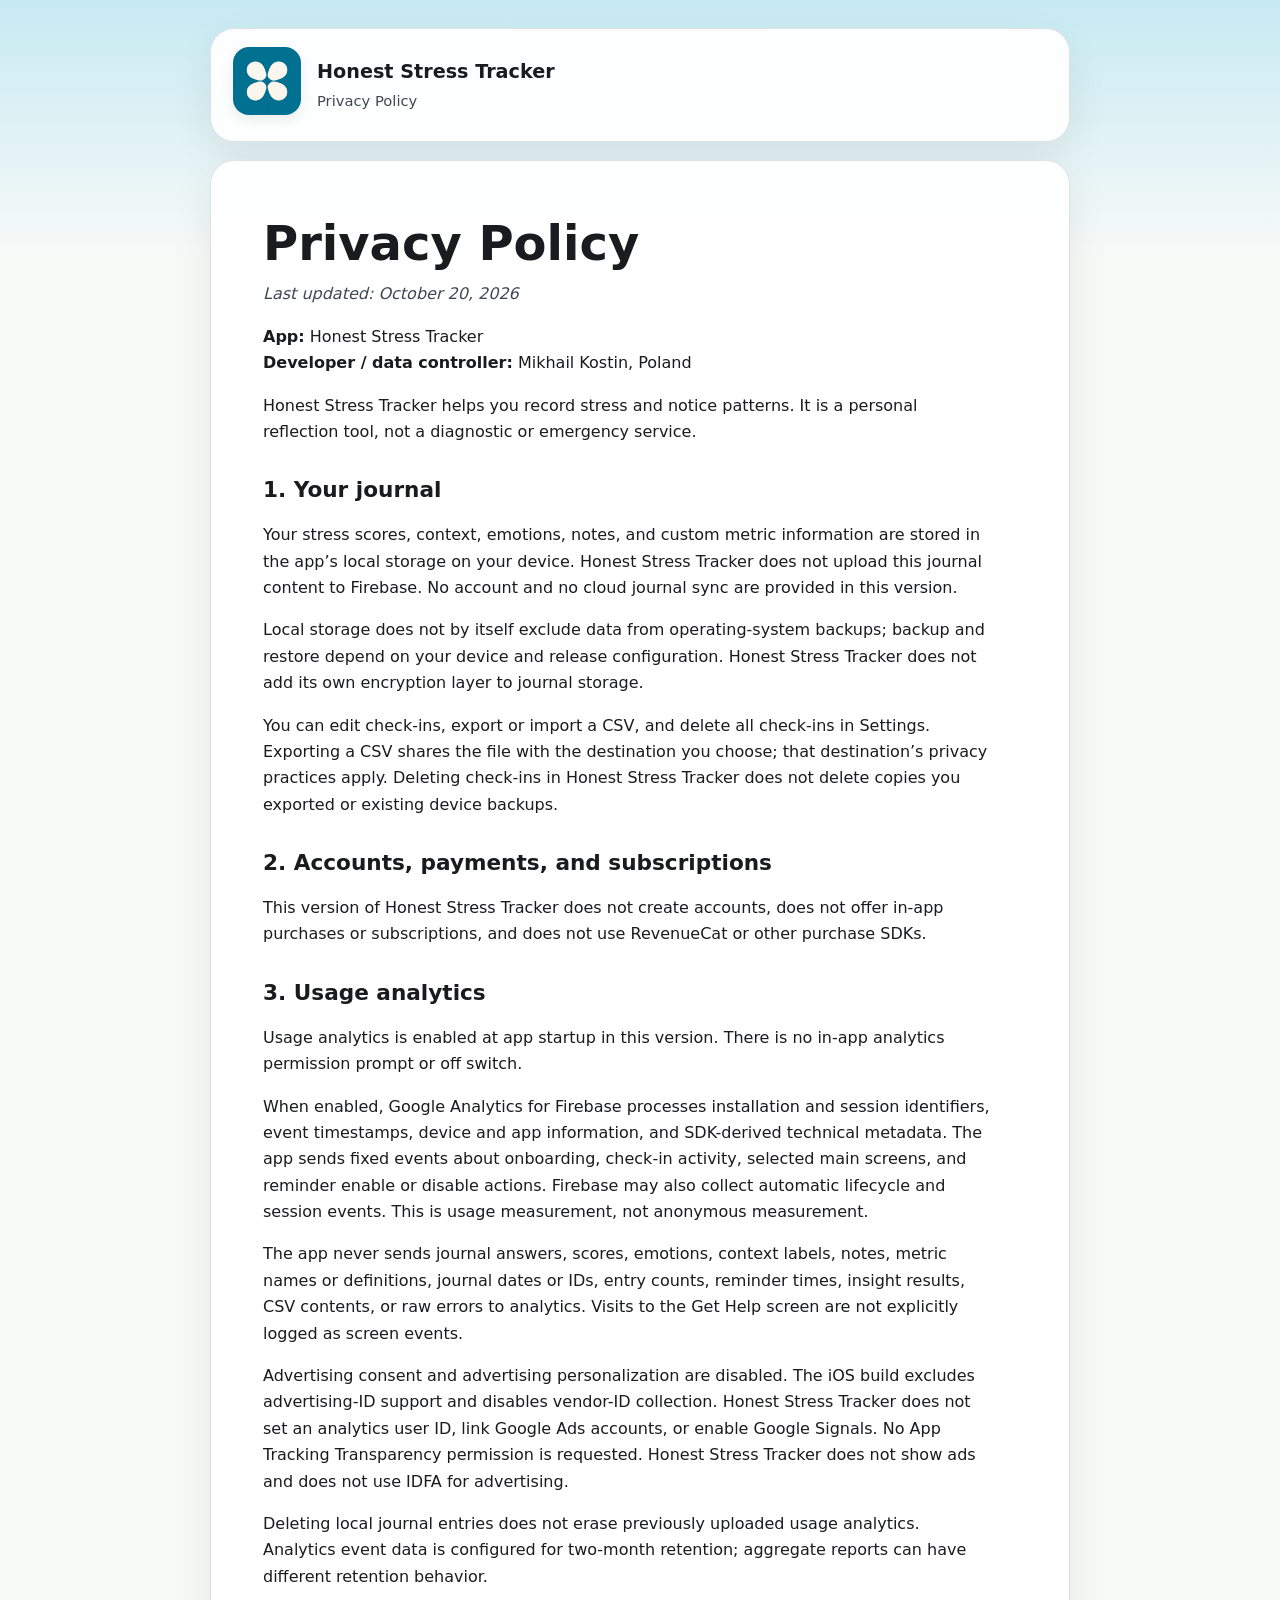
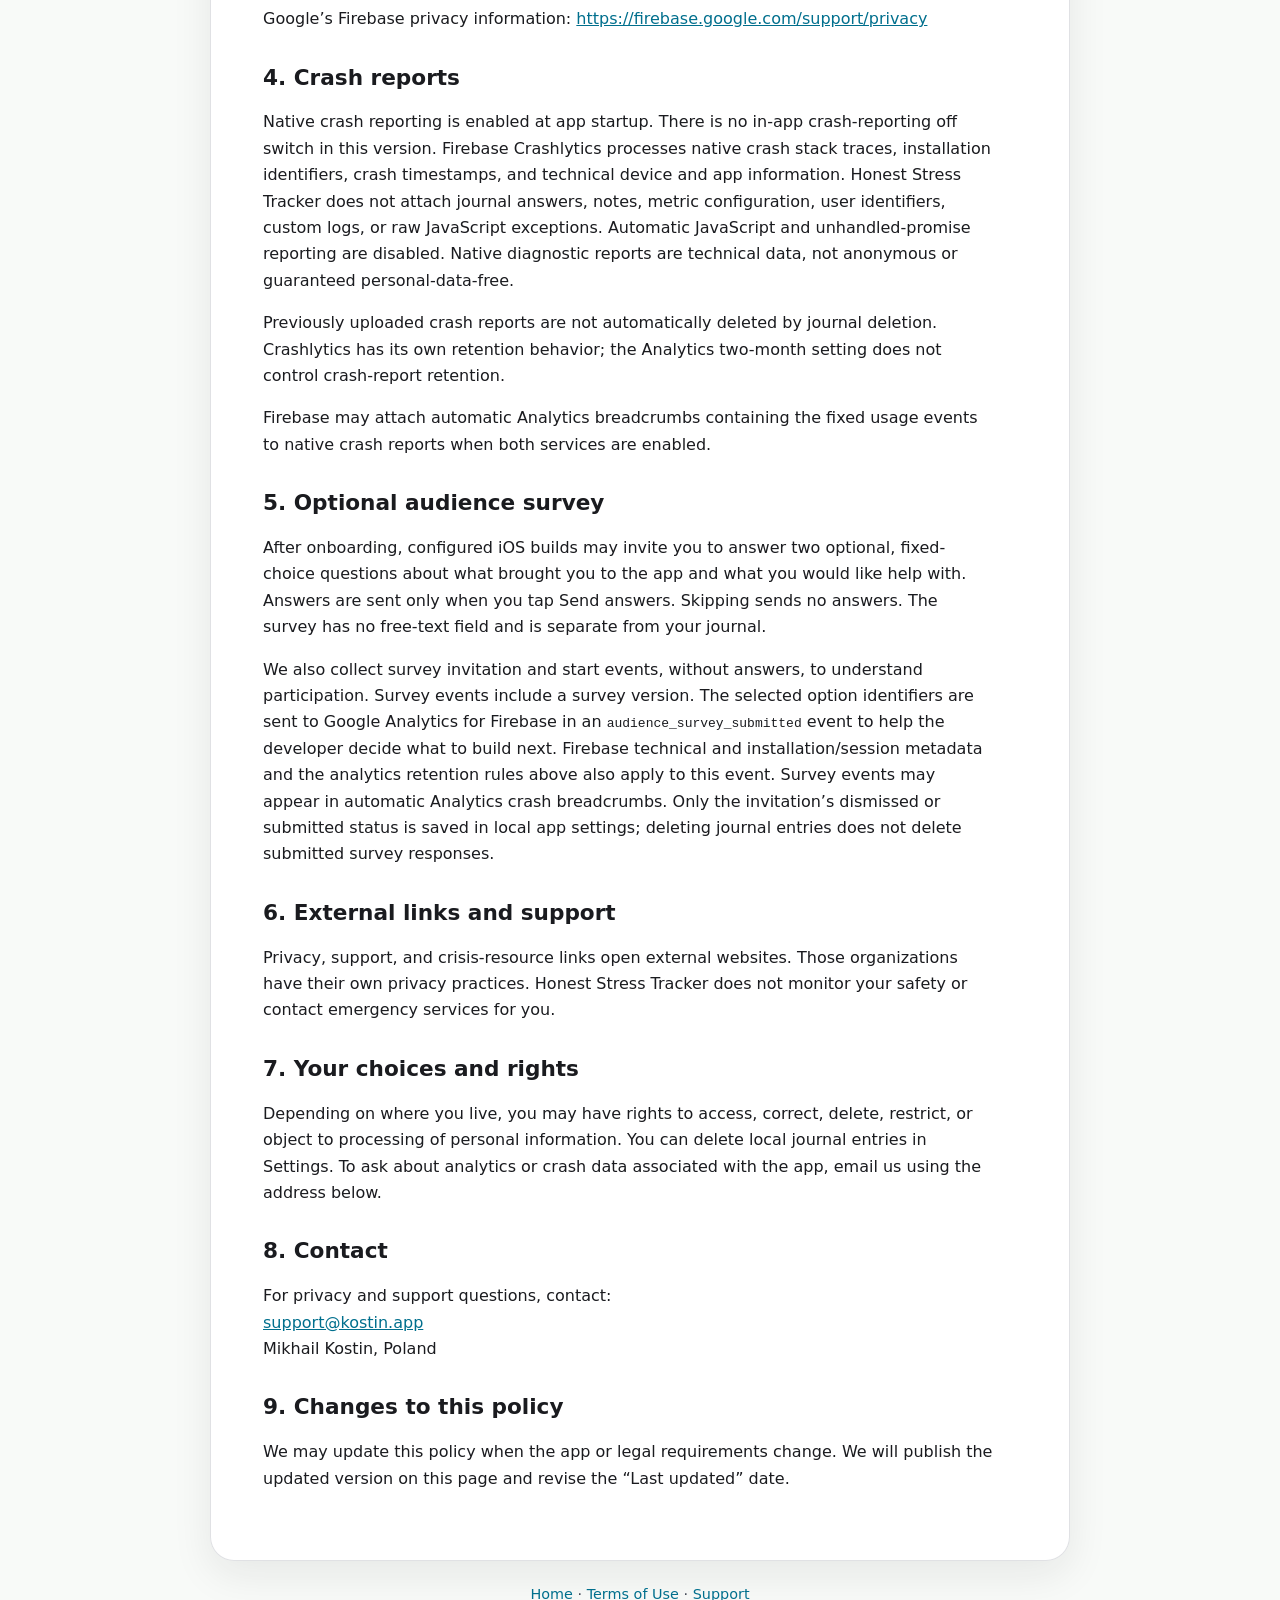
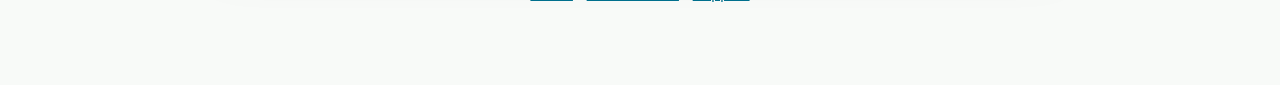
==== privacy-policy.html @ 7f4ad1bf "Initial commit" ====
<!doctype html>
<html lang="en">
<head>
  <meta charset="utf-8">
  <meta name="viewport" content="width=device-width, initial-scale=1">
  <meta name="description" content="Privacy Policy for Honest Stress Tracker.">
  <title>Privacy Policy — Honest Stress Tracker</title>
  <link rel="icon" type="image/png" href="img/favicon.png">
  <link rel="apple-touch-icon" href="img/icon.png">
  <link rel="stylesheet" href="css/styles.css">
</head>
<body>
  <div class="page">
    <header class="site-header">
      <a href="index.html"><img class="app-icon" src="img/icon.png" alt="Honest Stress Tracker app icon"></a>
      <div class="brand"><strong>Honest Stress Tracker</strong><span>Privacy Policy</span></div>
    </header>
    <main>
      <h1>Privacy Policy</h1>
      <p class="muted"><em>Last updated: October 20, 2026</em></p>
      <p><strong>App:</strong> Honest Stress Tracker<br><strong>Developer / data controller:</strong> Mikhail Kostin, Poland</p>
      <p>Honest Stress Tracker helps you record stress and notice patterns. It is a personal reflection tool, not a diagnostic or emergency service.</p>

      <h2>1. Your journal</h2>
      <p>Your stress scores, context, emotions, notes, and custom metric information are stored in the app’s local storage on your device. Honest Stress Tracker does not upload this journal content to Firebase. No account and no cloud journal sync are provided in this version.</p>
      <p>Local storage does not by itself exclude data from operating-system backups; backup and restore depend on your device and release configuration. Honest Stress Tracker does not add its own encryption layer to journal storage.</p>
      <p>You can edit check-ins, export or import a CSV, and delete all check-ins in Settings. Exporting a CSV shares the file with the destination you choose; that destination’s privacy practices apply. Deleting check-ins in Honest Stress Tracker does not delete copies you exported or existing device backups.</p>

      <h2>2. Accounts, payments, and subscriptions</h2>
      <p>This version of Honest Stress Tracker does not create accounts, does not offer in-app purchases or subscriptions, and does not use RevenueCat or other purchase SDKs.</p>

      <h2>3. Usage analytics</h2>
      <p>Usage analytics is enabled at app startup in this version. There is no in-app analytics permission prompt or off switch.</p>
      <p>When enabled, Google Analytics for Firebase processes installation and session identifiers, event timestamps, device and app information, and SDK-derived technical metadata. The app sends fixed events about onboarding, check-in activity, selected main screens, and reminder enable or disable actions. Firebase may also collect automatic lifecycle and session events. This is usage measurement, not anonymous measurement.</p>
      <p>The app never sends journal answers, scores, emotions, context labels, notes, metric names or definitions, journal dates or IDs, entry counts, reminder times, insight results, CSV contents, or raw errors to analytics. Visits to the Get Help screen are not explicitly logged as screen events.</p>
      <p>Advertising consent and advertising personalization are disabled. The iOS build excludes advertising-ID support and disables vendor-ID collection. Honest Stress Tracker does not set an analytics user ID, link Google Ads accounts, or enable Google Signals. No App Tracking Transparency permission is requested. Honest Stress Tracker does not show ads and does not use IDFA for advertising.</p>
      <p>Deleting local journal entries does not erase previously uploaded usage analytics. Analytics event data is configured for two-month retention; aggregate reports can have different retention behavior.</p>
      <p>Google’s Firebase privacy information: <a href="https://firebase.google.com/support/privacy" target="_blank" rel="noopener noreferrer">https://firebase.google.com/support/privacy</a></p>

      <h2>4. Crash reports</h2>
      <p>Native crash reporting is enabled at app startup. There is no in-app crash-reporting off switch in this version. Firebase Crashlytics processes native crash stack traces, installation identifiers, crash timestamps, and technical device and app information. Honest Stress Tracker does not attach journal answers, notes, metric configuration, user identifiers, custom logs, or raw JavaScript exceptions. Automatic JavaScript and unhandled-promise reporting are disabled. Native diagnostic reports are technical data, not anonymous or guaranteed personal-data-free.</p>
      <p>Previously uploaded crash reports are not automatically deleted by journal deletion. Crashlytics has its own retention behavior; the Analytics two-month setting does not control crash-report retention.</p>
      <p>Firebase may attach automatic Analytics breadcrumbs containing the fixed usage events to native crash reports when both services are enabled.</p>

      <h2>5. Optional audience survey</h2>
      <p>After onboarding, configured iOS builds may invite you to answer two optional, fixed-choice questions about what brought you to the app and what you would like help with. Answers are sent only when you tap Send answers. Skipping sends no answers. The survey has no free-text field and is separate from your journal.</p>
      <p>We also collect survey invitation and start events, without answers, to understand participation. Survey events include a survey version. The selected option identifiers are sent to Google Analytics for Firebase in an <code>audience_survey_submitted</code> event to help the developer decide what to build next. Firebase technical and installation/session metadata and the analytics retention rules above also apply to this event. Survey events may appear in automatic Analytics crash breadcrumbs. Only the invitation’s dismissed or submitted status is saved in local app settings; deleting journal entries does not delete submitted survey responses.</p>

      <h2>6. External links and support</h2>
      <p>Privacy, support, and crisis-resource links open external websites. Those organizations have their own privacy practices. Honest Stress Tracker does not monitor your safety or contact emergency services for you.</p>

      <h2>7. Your choices and rights</h2>
      <p>Depending on where you live, you may have rights to access, correct, delete, restrict, or object to processing of personal information. You can delete local journal entries in Settings. To ask about analytics or crash data associated with the app, email us using the address below.</p>

      <h2>8. Contact</h2>
      <p>For privacy and support questions, contact:<br><a href="mailto:support@kostin.app">support@kostin.app</a><br>Mikhail Kostin, Poland</p>

      <h2>9. Changes to this policy</h2>
      <p>We may update this policy when the app or legal requirements change. We will publish the updated version on this page and revise the “Last updated” date.</p>
    </main>
    <footer><a href="index.html">Home</a> · <a href="terms-of-use.html">Terms of Use</a> · <a href="support.html">Support</a></footer>
  </div>
</body>
</html>
---- css/styles.css ----
:root {
  color-scheme: light;
  --background: #f8faf8;
  --surface: #ffffff;
  --text: #1a1b1f;
  --muted: #414755;
  --accent: #006f8d;
  --accent-soft: #c7eaf3;
  --border: rgba(113, 119, 134, 0.22);
  --shadow: rgba(26, 27, 31, 0.08);
}

* { box-sizing: border-box; }

body {
  margin: 0;
  min-height: 100vh;
  min-height: 100dvh;
  background: linear-gradient(180deg, #c7eaf3 0, var(--background) 260px);
  background-repeat: no-repeat;
  color: var(--text);
  font-family: system-ui, -apple-system, BlinkMacSystemFont, "Segoe UI", sans-serif;
  line-height: 1.65;
}

.page {
  width: min(860px, calc(100% - 32px));
  margin: 28px auto 56px;
}

.site-header,
main {
  background: color-mix(in srgb, var(--surface) 94%, transparent);
  border: 1px solid var(--border);
  border-radius: 24px;
  box-shadow: 0 14px 40px var(--shadow);
}

.site-header {
  display: flex;
  align-items: center;
  gap: 16px;
  padding: 18px 22px;
  margin-bottom: 18px;
}

.app-icon {
  width: 68px;
  height: 68px;
  border-radius: 16px;
  box-shadow: 0 5px 14px var(--shadow);
}

.brand { flex: 1; min-width: 0; overflow-wrap: anywhere; }
.brand strong { display: block; font-size: 1.2rem; }
.brand span { color: var(--muted); font-size: 0.92rem; }

.locale-selector { flex: 0 0 auto; }
.locale-selector select {
  width: 180px;
  max-width: 100%;
  padding: 9px 12px;
  border: 1px solid var(--border);
  border-radius: 12px;
  background: var(--accent-soft);
  color: var(--text);
  font: inherit;
  font-weight: 700;
  cursor: pointer;
}

.locale-selector select:focus-visible {
  outline: 3px solid color-mix(in srgb, var(--accent) 35%, transparent);
  outline-offset: 2px;
}

main { padding: clamp(24px, 5vw, 52px); }
h1, h2 { line-height: 1.25; }
h1 { margin: 0 0 8px; font-size: clamp(2rem, 6vw, 3rem); overflow-wrap: anywhere; }
h2 { margin-top: 2rem; font-size: 1.35rem; }
p, li { max-width: 72ch; }
ul { padding-left: 1.35rem; }
.muted { color: var(--muted); margin-top: 0; }
a { color: var(--accent); }

.document-list {
  display: grid;
  grid-template-columns: repeat(auto-fit, minmax(210px, 1fr));
  gap: 14px;
  padding: 0;
  list-style: none;
}

.document-list a {
  display: block;
  height: 100%;
  padding: 18px;
  background: var(--accent-soft);
  border-radius: 16px;
  font-weight: 750;
  text-decoration: none;
}

footer {
  padding: 22px 8px;
  color: var(--muted);
  font-size: 0.9rem;
  text-align: center;
}

@media (max-width: 560px) {
  .page { width: min(calc(100% - 20px), 860px); margin-top: 10px; }
  .site-header { align-items: flex-start; flex-wrap: wrap; border-radius: 18px; }
  .app-icon { width: 56px; height: 56px; border-radius: 13px; }
  .locale-selector { width: 100%; }
  .locale-selector select { width: 100%; }
  main { border-radius: 18px; }
  h1 { font-size: 1.85rem; }
}
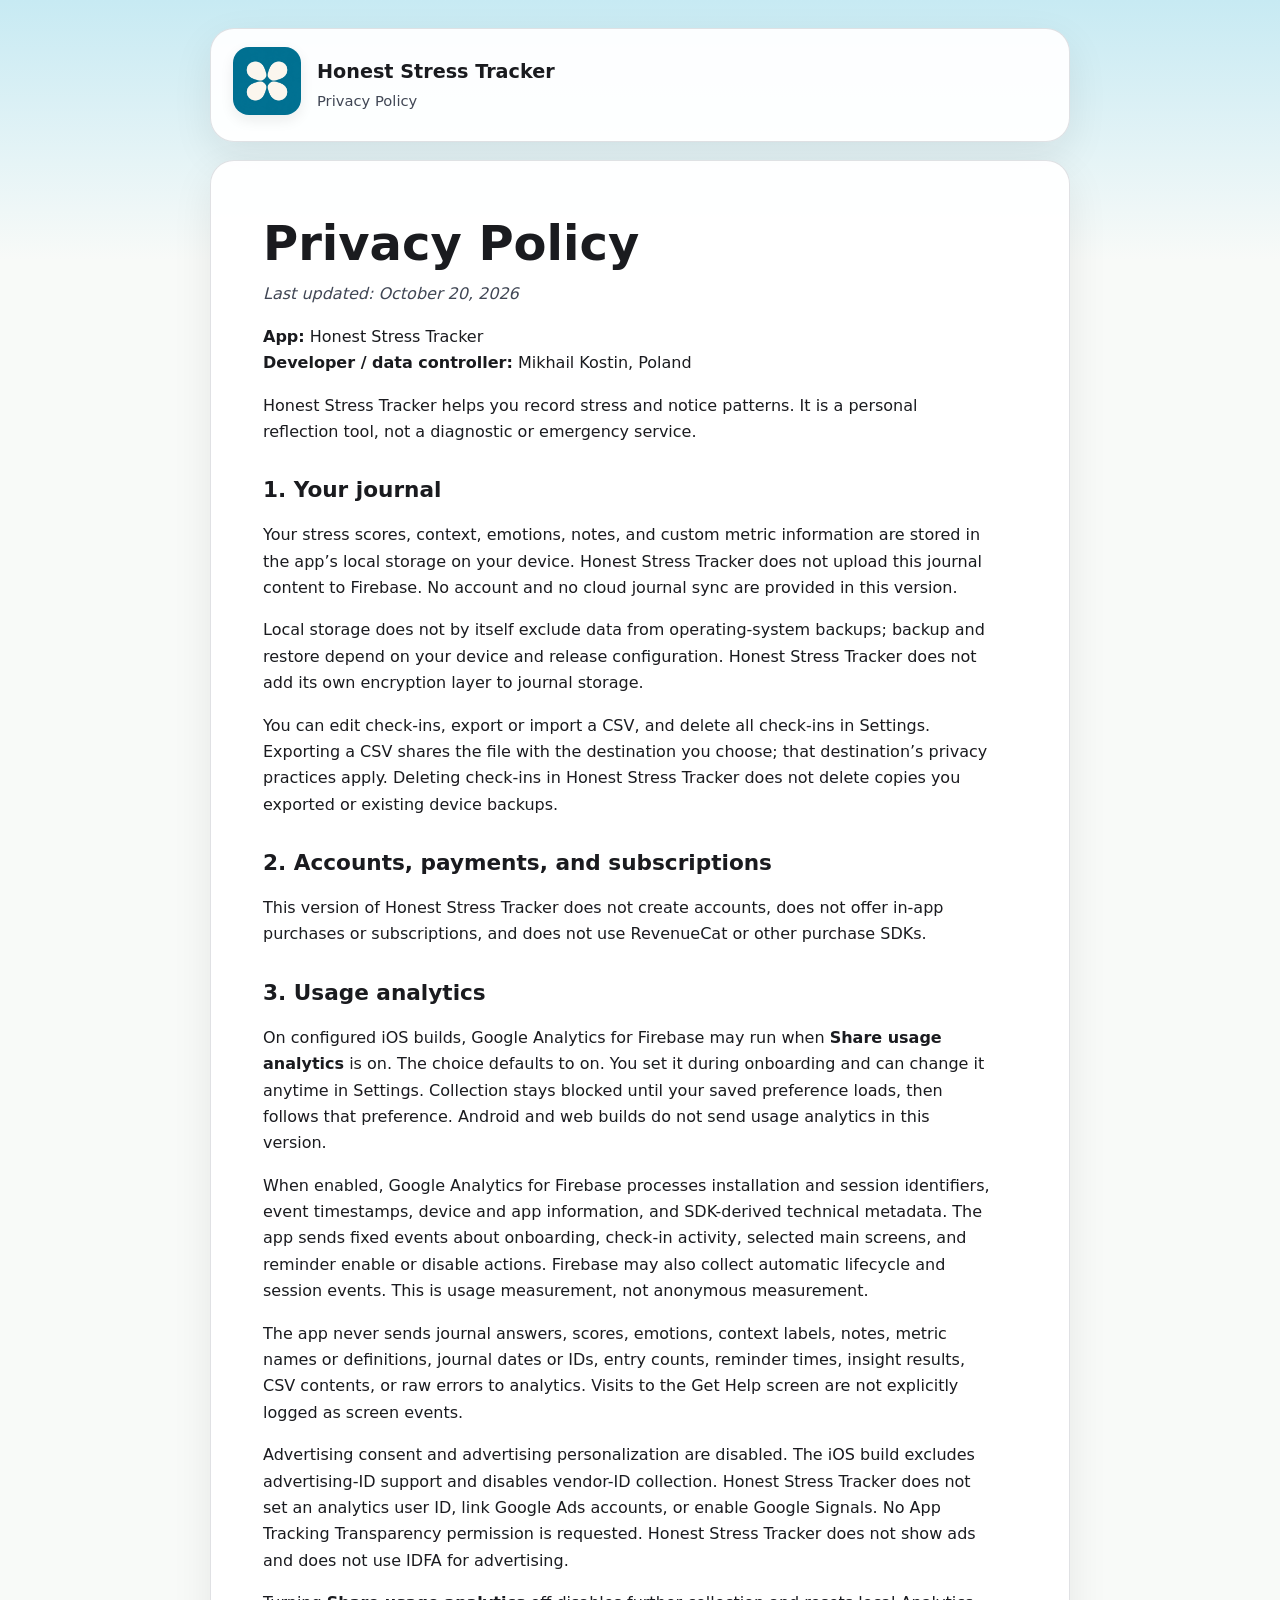
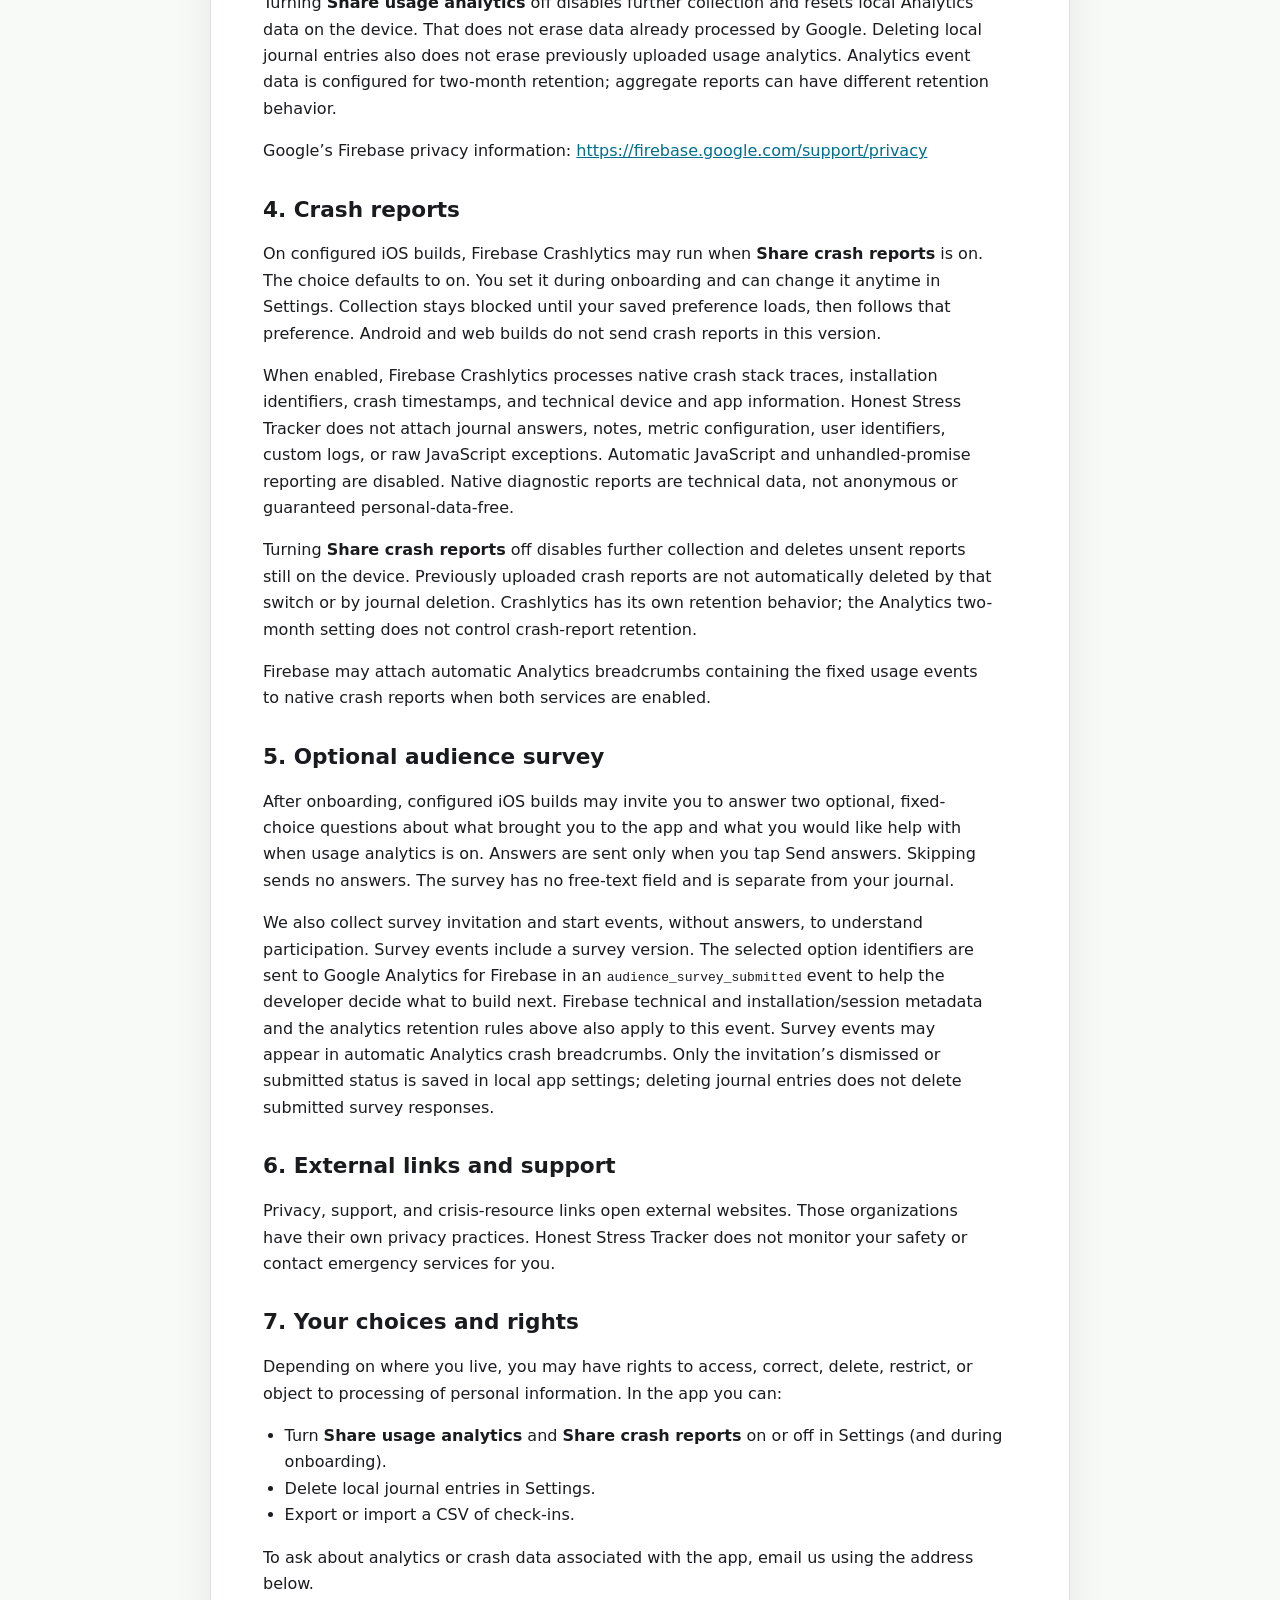
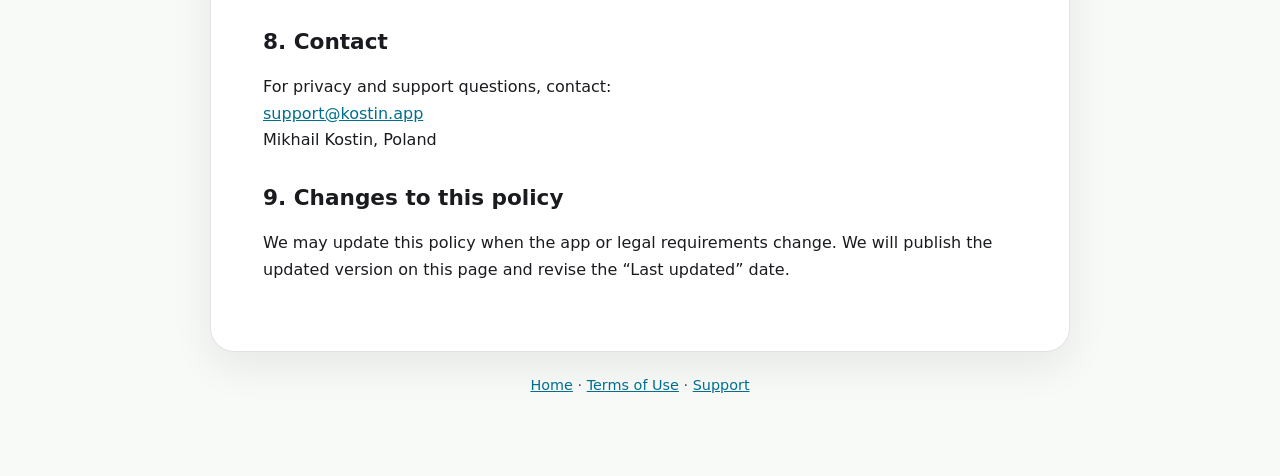
==== commit 63d589fc: "Update docs" ====
--- a/privacy-policy.html
+++ b/privacy-policy.html
@@ -30,27 +30,34 @@
       <p>This version of Honest Stress Tracker does not create accounts, does not offer in-app purchases or subscriptions, and does not use RevenueCat or other purchase SDKs.</p>
 
       <h2>3. Usage analytics</h2>
-      <p>Usage analytics is enabled at app startup in this version. There is no in-app analytics permission prompt or off switch.</p>
+      <p>On configured iOS builds, Google Analytics for Firebase may run when <strong>Share usage analytics</strong> is on. The choice defaults to on. You set it during onboarding and can change it anytime in Settings. Collection stays blocked until your saved preference loads, then follows that preference. Android and web builds do not send usage analytics in this version.</p>
       <p>When enabled, Google Analytics for Firebase processes installation and session identifiers, event timestamps, device and app information, and SDK-derived technical metadata. The app sends fixed events about onboarding, check-in activity, selected main screens, and reminder enable or disable actions. Firebase may also collect automatic lifecycle and session events. This is usage measurement, not anonymous measurement.</p>
       <p>The app never sends journal answers, scores, emotions, context labels, notes, metric names or definitions, journal dates or IDs, entry counts, reminder times, insight results, CSV contents, or raw errors to analytics. Visits to the Get Help screen are not explicitly logged as screen events.</p>
       <p>Advertising consent and advertising personalization are disabled. The iOS build excludes advertising-ID support and disables vendor-ID collection. Honest Stress Tracker does not set an analytics user ID, link Google Ads accounts, or enable Google Signals. No App Tracking Transparency permission is requested. Honest Stress Tracker does not show ads and does not use IDFA for advertising.</p>
-      <p>Deleting local journal entries does not erase previously uploaded usage analytics. Analytics event data is configured for two-month retention; aggregate reports can have different retention behavior.</p>
+      <p>Turning <strong>Share usage analytics</strong> off disables further collection and resets local Analytics data on the device. That does not erase data already processed by Google. Deleting local journal entries also does not erase previously uploaded usage analytics. Analytics event data is configured for two-month retention; aggregate reports can have different retention behavior.</p>
       <p>Google’s Firebase privacy information: <a href="https://firebase.google.com/support/privacy" target="_blank" rel="noopener noreferrer">https://firebase.google.com/support/privacy</a></p>
 
       <h2>4. Crash reports</h2>
-      <p>Native crash reporting is enabled at app startup. There is no in-app crash-reporting off switch in this version. Firebase Crashlytics processes native crash stack traces, installation identifiers, crash timestamps, and technical device and app information. Honest Stress Tracker does not attach journal answers, notes, metric configuration, user identifiers, custom logs, or raw JavaScript exceptions. Automatic JavaScript and unhandled-promise reporting are disabled. Native diagnostic reports are technical data, not anonymous or guaranteed personal-data-free.</p>
-      <p>Previously uploaded crash reports are not automatically deleted by journal deletion. Crashlytics has its own retention behavior; the Analytics two-month setting does not control crash-report retention.</p>
+      <p>On configured iOS builds, Firebase Crashlytics may run when <strong>Share crash reports</strong> is on. The choice defaults to on. You set it during onboarding and can change it anytime in Settings. Collection stays blocked until your saved preference loads, then follows that preference. Android and web builds do not send crash reports in this version.</p>
+      <p>When enabled, Firebase Crashlytics processes native crash stack traces, installation identifiers, crash timestamps, and technical device and app information. Honest Stress Tracker does not attach journal answers, notes, metric configuration, user identifiers, custom logs, or raw JavaScript exceptions. Automatic JavaScript and unhandled-promise reporting are disabled. Native diagnostic reports are technical data, not anonymous or guaranteed personal-data-free.</p>
+      <p>Turning <strong>Share crash reports</strong> off disables further collection and deletes unsent reports still on the device. Previously uploaded crash reports are not automatically deleted by that switch or by journal deletion. Crashlytics has its own retention behavior; the Analytics two-month setting does not control crash-report retention.</p>
       <p>Firebase may attach automatic Analytics breadcrumbs containing the fixed usage events to native crash reports when both services are enabled.</p>
 
       <h2>5. Optional audience survey</h2>
-      <p>After onboarding, configured iOS builds may invite you to answer two optional, fixed-choice questions about what brought you to the app and what you would like help with. Answers are sent only when you tap Send answers. Skipping sends no answers. The survey has no free-text field and is separate from your journal.</p>
+      <p>After onboarding, configured iOS builds may invite you to answer two optional, fixed-choice questions about what brought you to the app and what you would like help with when usage analytics is on. Answers are sent only when you tap Send answers. Skipping sends no answers. The survey has no free-text field and is separate from your journal.</p>
       <p>We also collect survey invitation and start events, without answers, to understand participation. Survey events include a survey version. The selected option identifiers are sent to Google Analytics for Firebase in an <code>audience_survey_submitted</code> event to help the developer decide what to build next. Firebase technical and installation/session metadata and the analytics retention rules above also apply to this event. Survey events may appear in automatic Analytics crash breadcrumbs. Only the invitation’s dismissed or submitted status is saved in local app settings; deleting journal entries does not delete submitted survey responses.</p>
 
       <h2>6. External links and support</h2>
       <p>Privacy, support, and crisis-resource links open external websites. Those organizations have their own privacy practices. Honest Stress Tracker does not monitor your safety or contact emergency services for you.</p>
 
       <h2>7. Your choices and rights</h2>
-      <p>Depending on where you live, you may have rights to access, correct, delete, restrict, or object to processing of personal information. You can delete local journal entries in Settings. To ask about analytics or crash data associated with the app, email us using the address below.</p>
+      <p>Depending on where you live, you may have rights to access, correct, delete, restrict, or object to processing of personal information. In the app you can:</p>
+      <ul>
+        <li>Turn <strong>Share usage analytics</strong> and <strong>Share crash reports</strong> on or off in Settings (and during onboarding).</li>
+        <li>Delete local journal entries in Settings.</li>
+        <li>Export or import a CSV of check-ins.</li>
+      </ul>
+      <p>To ask about analytics or crash data associated with the app, email us using the address below.</p>
 
       <h2>8. Contact</h2>
       <p>For privacy and support questions, contact:<br><a href="mailto:support@kostin.app">support@kostin.app</a><br>Mikhail Kostin, Poland</p>
